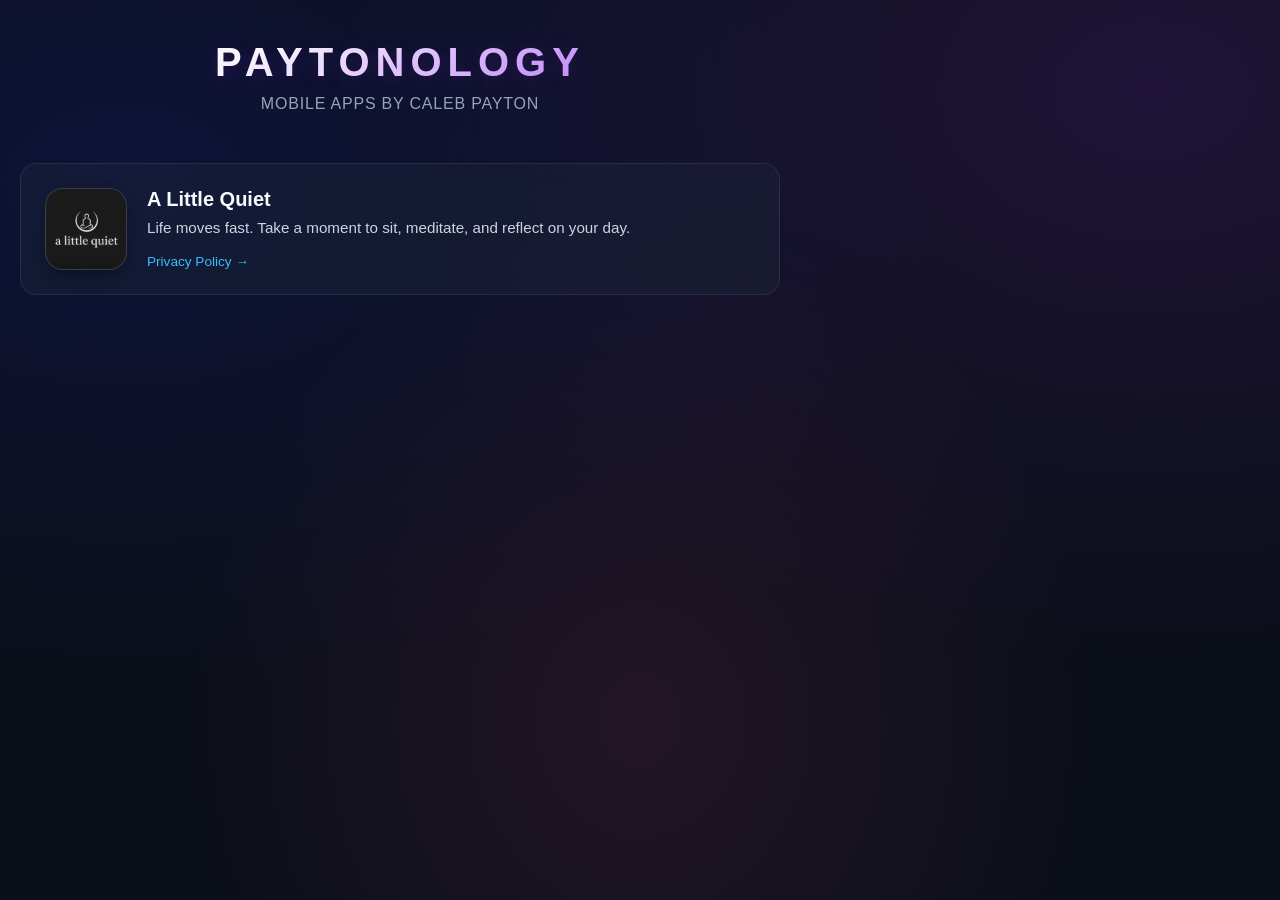
==== index.html @ edc12f6f "a little quiet;" ====
<!DOCTYPE html>
<html lang="en">
<head>
    <meta charset="UTF-8">
    <meta name="viewport" content="width=device-width, initial-scale=1.0">
    <title>Paytonology</title>
    <link rel="stylesheet" href="styles/content.css">
    <style>
        h1 {
            font-size: 2.5rem;
            font-weight: 800;
            letter-spacing: 0.15em;
            margin: 0 0 10px 0;
            background: linear-gradient(135deg, #ffffff 30%, #a855f7 100%);
            background-clip: text;
            -webkit-background-clip: text;
            -webkit-text-fill-color: transparent;
            text-shadow: 0 4px 20px rgba(147, 51, 234, 0.2);
        }
    </style>
</head>
<body>
    <div class="container">
        <!-- Header Section -->
        <header>
            <h1>PAYTONOLOGY</h1>
            <p class="subtitle">Mobile Apps by Caleb Payton</p>
        </header>

        <!-- Apps Portfolio Section -->
        <main class="apps-list">

            <!-- App Item 1 -->
            <!-- <div class="app-card">
                <img src="assets/odaat-icon.png" alt="One Day at a Time Icon" class="app-icon" onerror="this.style.backgroundColor='#3b82f6'">
                <div class="app-info">
                    <h2 class="app-title">One Day at a Time</h2>
                    <p class="app-description">Recovery happens one day at a time. Reflect, take inventory, and keep moving forward with One Day at a Time, the app.</p>
                    <a href="privacy/odaat.html" class="privacy-link">Privacy Policy →</a>
                </div>
            </div> -->

            <!-- App Item 2 -->
            <div class="app-card">
                <img src="assets/a-little-quiet-icon.png" alt="A Little Quiet Icon" class="app-icon" onerror="this.style.backgroundColor='#3b82f6'">
                <div class="app-info">
                    <h2 class="app-title">A Little Quiet</h2>
                    <p class="app-description">Life moves fast. Take a moment to sit, meditate, and reflect on your day.</p>
                    <a href="privacy/a-little-quiet.html" class="privacy-link">Privacy Policy →</a>
                </div>
            </div>

        </main>
    </div>
</body>
</html>
---- styles/content.css ----
body {
    margin: 0;
    padding: 0;
    min-height: 100vh;
    
    /* Trendy, dark tech/mobile background using native CSS gradients */
    background-color: #0b0f19;
    background-image: 
        radial-gradient(at 10% 20%, rgba(31, 41, 234, 0.15) 0px, transparent 50%),
        radial-gradient(at 90% 10%, rgba(147, 51, 234, 0.15) 0px, transparent 50%),
        radial-gradient(at 50% 80%, rgba(236, 72, 153, 0.1) 0px, transparent 50%);
    
    background-attachment: fixed;
    font-family: -apple-system, BlinkMacSystemFont, "Segoe UI", Roboto, sans-serif;
    color: #ffffff;
}

/* --- 2. Layout Containers --- */
.container {
    width: 100%;
    max-width: 800px;
    padding: 40px 20px;
    box-sizing: border-box;
}

header {
    text-align: center;
    margin-bottom: 50px;
}

/* --- 3. Typography --- */
.subtitle {
    color: #94a3b8;
    font-size: 1rem;
    letter-spacing: 0.05em;
    text-transform: uppercase;
    margin: 0;
}

/* --- 4. Portfolio Grid / List --- */
.apps-list {
    display: flex;
    flex-direction: column;
    gap: 24px;
}

/* Glassmorphism card style to float beautifully over the gradient */
.app-card {
    background: rgba(30, 41, 59, 0.4);
    backdrop-filter: blur(12px);
    -webkit-backdrop-filter: blur(12px);
    border: 1px solid rgba(255, 255, 255, 0.08);
    border-radius: 16px;
    padding: 24px;
    display: flex;
    align-items: center;
    gap: 20px;
    transition: transform 0.2s ease, border-color 0.2s ease;
}

.app-card:hover {
    transform: translateY(-2px);
    border-color: rgba(147, 51, 234, 0.4);
}

/* --- 5. App Component Styling --- */
.app-icon {
    width: 80px;
    height: 80px;
    border-radius: 18px; /* Standard iOS/Android rounded icon look */
    background: #1e293b;
    object-fit: cover;
    flex-shrink: 0;
    border: 1px solid rgba(255, 255, 255, 0.1);
    box-shadow: 0 8px 16px rgba(0, 0, 0, 0.3);
}

.app-info {
    flex-grow: 1;
}

.app-title {
    font-size: 1.25rem;
    font-weight: 600;
    margin: 0 0 6px 0;
    color: #f8fafc;
}

.app-description {
    font-size: 0.95rem;
    color: #cbd5e1;
    line-height: 1.5;
    margin: 0 0 12px 0;
}

/* --- 6. Privacy Links --- */
.privacy-link {
    display: inline-flex;
    align-items: center;
    font-size: 0.85rem;
    color: #38bdf8;
    text-decoration: none;
    font-weight: 500;
    transition: color 0.15s ease;
}

.privacy-link:hover {
    color: #7dd3fc;
    text-decoration: underline;
}

/* --- Responsive Design for Smaller Mobile Screens --- */
@media (max-width: 600px) {
    .app-card {
        flex-direction: column;
        text-align: center;
        align-items: center;
        padding: 20px;
    }
    h1 { font-size: 2rem; }
}
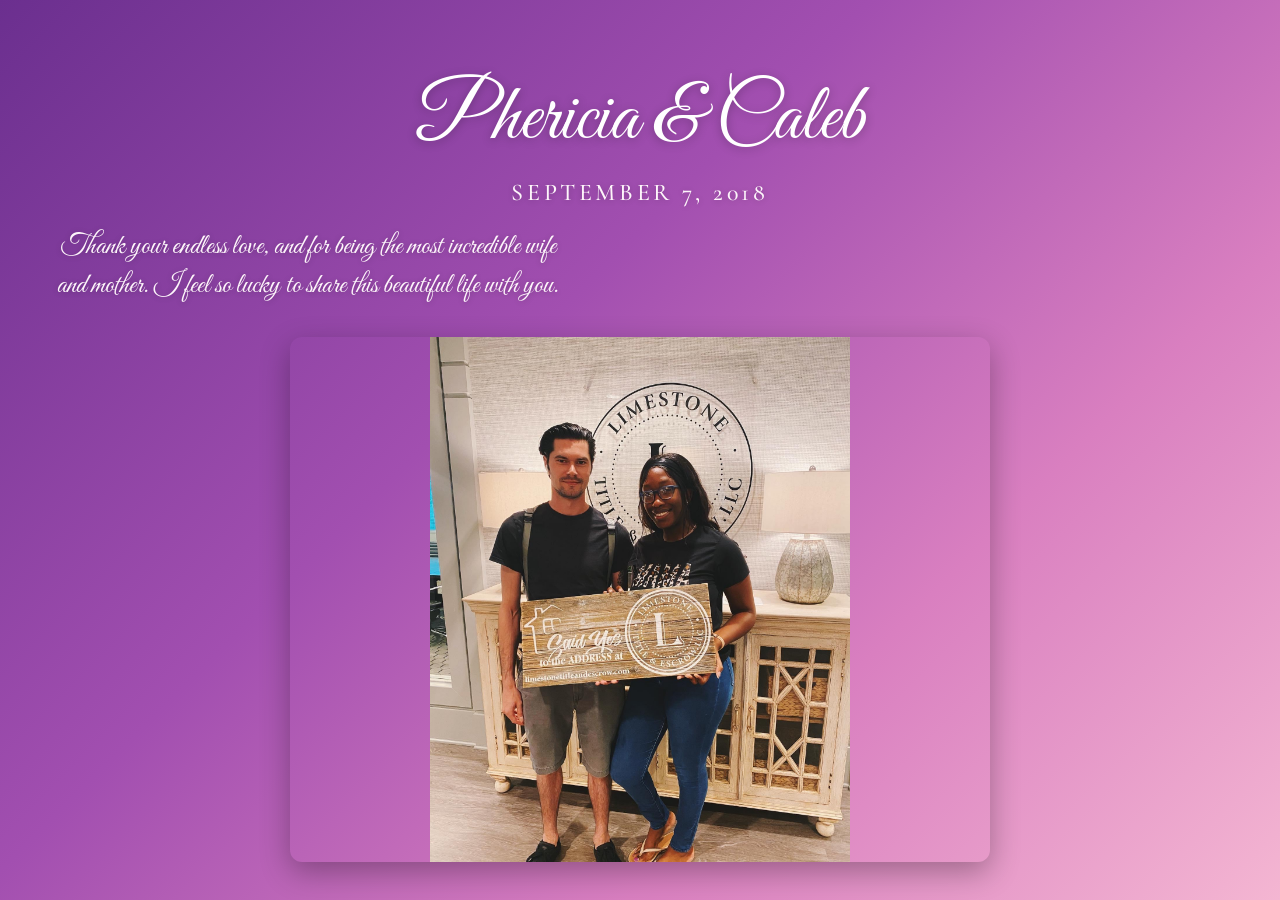
==== commit 07d472bc: "anniversary" ====
--- a/index.html
+++ b/index.html
@@ -1,56 +1,120 @@
 <!DOCTYPE html>
 <html lang="en">
 <head>
-    <meta charset="UTF-8">
-    <meta name="viewport" content="width=device-width, initial-scale=1.0">
-    <title>Paytonology</title>
-    <link rel="stylesheet" href="styles/content.css">
-    <style>
-        h1 {
-            font-size: 2.5rem;
-            font-weight: 800;
-            letter-spacing: 0.15em;
-            margin: 0 0 10px 0;
-            background: linear-gradient(135deg, #ffffff 30%, #a855f7 100%);
-            background-clip: text;
-            -webkit-background-clip: text;
-            -webkit-text-fill-color: transparent;
-            text-shadow: 0 4px 20px rgba(147, 51, 234, 0.2);
-        }
-    </style>
+  <meta charset="UTF-8">
+  <meta name="viewport" content="width=device-width, initial-scale=1.0">
+  <title>Phericia & Caleb</title>
+  <link href="https://fonts.googleapis.com/css2?family=Great+Vibes&family=Cormorant+Garamond:wght@400;500&display=swap" rel="stylesheet">
+  <style>
+    * {
+      margin: 0;
+      padding: 0;
+      box-sizing: border-box;
+    }
+
+    body {
+      min-height: 100vh;
+      background: linear-gradient(135deg, #6b2f8f 0%, #a24fb0 40%, #d97fc0 70%, #f4b6d2 100%);
+      display: flex;
+      flex-direction: column;
+      align-items: center;
+      justify-content: center;
+      font-family: 'Cormorant Garamond', serif;
+      color: #fff;
+      padding: 1rem 1rem;
+    }
+
+    header {
+      text-align: center;
+      padding: 2rem;
+      width: 100%;
+    }
+
+    .carousel {
+      position: relative;
+      width: min(90vw, 700px);
+      aspect-ratio: 4 / 3;
+      border-radius: 12px;
+      overflow: hidden;
+      box-shadow: 0 10px 30px rgba(0, 0, 0, 0.3);
+    }
+
+    .carousel img {
+      position: absolute;
+      inset: 0;
+      width: 100%;
+      height: 100%;
+      object-fit: contain;
+      opacity: 0;
+      transition: opacity 1.2s ease-in-out;
+    }
+
+    .carousel img.active {
+      opacity: 1;
+    }
+
+    h1 {
+      font-family: 'Great Vibes', cursive;
+      font-size: clamp(2rem, 12vw, 5rem);
+      font-weight: 400;
+      white-space: nowrap;
+      text-shadow: 0 2px 10px rgba(0, 0, 0, 0.25);
+    }
+
+    h2 {
+      margin-top: 0.5rem;
+      font-family: 'Cormorant Garamond', serif;
+      font-weight: 500;
+      font-size: clamp(0.85rem, 4vw, 1.5rem);
+      letter-spacing: 0.15em;
+      text-transform: uppercase;
+      white-space: nowrap;
+      color: #fdf5fa;
+      text-shadow: 0 1px 6px rgba(0, 0, 0, 0.2);
+    }
+
+    .message {
+      margin-top: 1.25rem;
+      max-width: 40ch;
+      font-family: 'Great Vibes', cursive;
+      font-size: clamp(1.1rem, 3.5vw, 1.75rem);
+      line-height: 1.4;
+      color: #fdf5fa;
+      text-shadow: 0 1px 6px rgba(0, 0, 0, 0.2);
+    }
+  </style>
 </head>
 <body>
-    <div class="container">
-        <!-- Header Section -->
-        <header>
-            <h1>PAYTONOLOGY</h1>
-            <p class="subtitle">Mobile Apps by Caleb Payton</p>
-        </header>
+  <header>
+    <h1>Phericia &amp; Caleb</h1>
+    <h2>September 7, 2018</h2>
+    <p class="message">Thank your endless love, and for being the most incredible wife and mother. I feel so lucky to share this beautiful life with you.</p>
+  </header>
 
-        <!-- Apps Portfolio Section -->
-        <main class="apps-list">
+  <div class="carousel">
+    <img src="temp_images/IMG_0651.JPG" alt="" class="active">
+    <img src="temp_images/1752DCE6-13A8-48B4-A440-FA15CE07C245.JPG" alt="">
+    <img src="temp_images/E528FE6A-91FB-4FA6-AD85-1005EEDB4BF4.jpg" alt="">
+    <img src="temp_images/ACS_0915.jpg" alt="">
+    <img src="temp_images/FullSizeRender.jpg" alt="">
+    <img src="temp_images/FullSizeRender(1).jpg" alt="">
+    <img src="temp_images/FullSizeRender(2).jpg" alt="">
+    <img src="temp_images/IMG_1034.jpg" alt="">
+    <img src="temp_images/IMG_1045.jpg" alt="">
+    <img src="temp_images/IMG_2444.jpg" alt="">
+    <img src="temp_images/IMG_3247.jpg" alt="">
+    <img src="temp_images/IMG_3367.jpg" alt="">
+    <img src="temp_images/IMG_4134.jpg" alt="">
+  </div>
 
-            <!-- App Item 1 -->
-            <!-- <div class="app-card">
-                <img src="assets/odaat-icon.png" alt="One Day at a Time Icon" class="app-icon" onerror="this.style.backgroundColor='#3b82f6'">
-                <div class="app-info">
-                    <h2 class="app-title">One Day at a Time</h2>
-                    <p class="app-description">Recovery happens one day at a time. Reflect, take inventory, and keep moving forward with One Day at a Time, the app.</p>
-                    <a href="privacy/odaat.html" class="privacy-link">Privacy Policy →</a>
-                </div>
-            </div> -->
-
-            <!-- App Item 2 -->
-            <div class="app-card">
-                <img src="assets/a-little-quiet-icon.png" alt="A Little Quiet Icon" class="app-icon" onerror="this.style.backgroundColor='#3b82f6'">
-                <div class="app-info">
-                    <h2 class="app-title">A Little Quiet</h2>
-                    <p class="app-description">Life moves fast. Take a moment to sit, meditate, and reflect on your day.</p>
-                    <a href="privacy/a-little-quiet.html" class="privacy-link">Privacy Policy →</a>
-                </div>
-            </div>
-
-        </main>
-    </div>
+  <script>
+    const slides = document.querySelectorAll('.carousel img');
+    let current = 0;
+    setInterval(() => {
+      slides[current].classList.remove('active');
+      current = (current + 1) % slides.length;
+      slides[current].classList.add('active');
+    }, 4000);
+  </script>
 </body>
 </html>
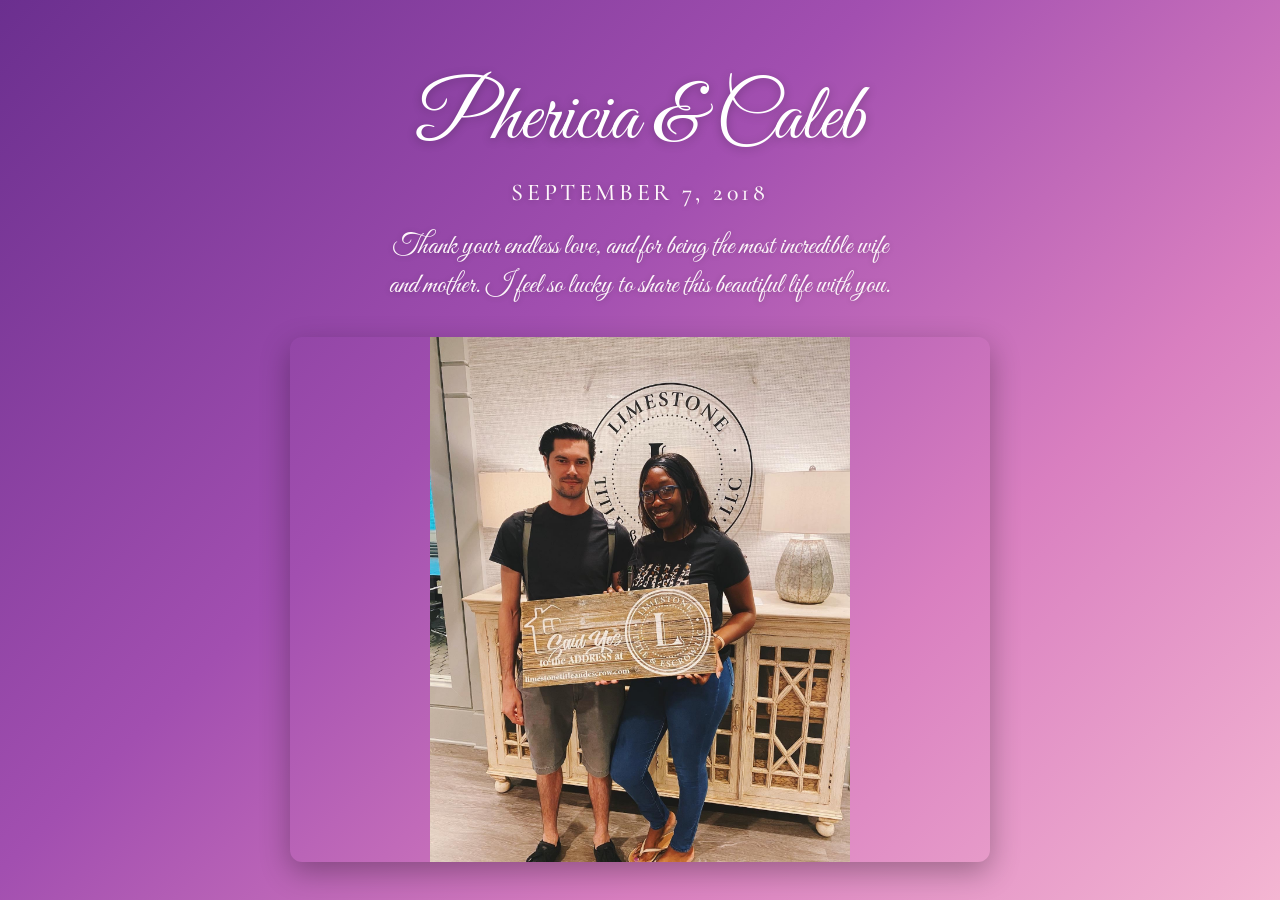
==== commit 2fc84058: "center hallmark message" ====
--- a/index.html
+++ b/index.html
@@ -75,6 +75,7 @@
 
     .message {
       margin-top: 1.25rem;
+      margin-inline: auto;
       max-width: 40ch;
       font-family: 'Great Vibes', cursive;
       font-size: clamp(1.1rem, 3.5vw, 1.75rem);
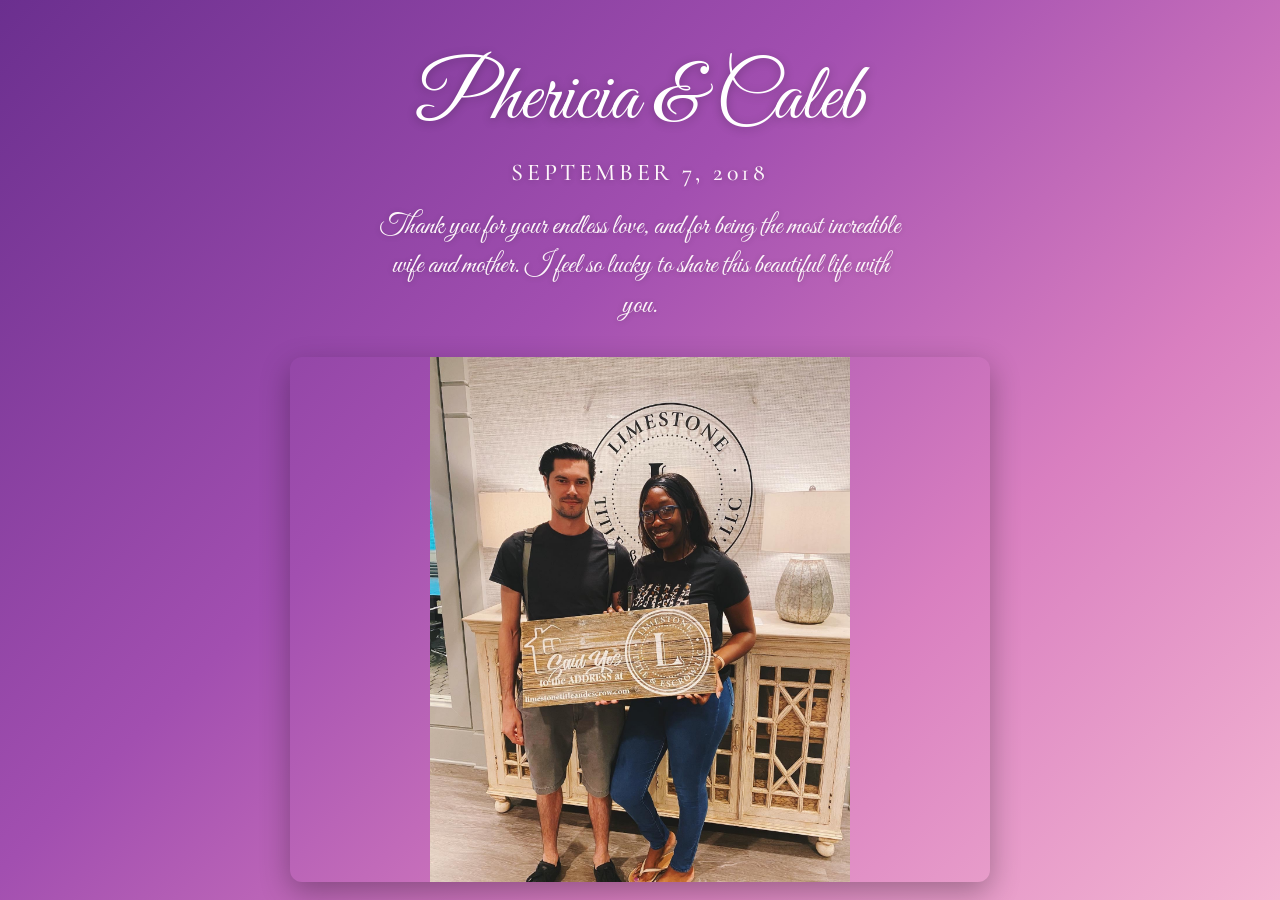
==== commit 602eec89: "typo fix" ====
--- a/index.html
+++ b/index.html
@@ -89,7 +89,7 @@
   <header>
     <h1>Phericia &amp; Caleb</h1>
     <h2>September 7, 2018</h2>
-    <p class="message">Thank your endless love, and for being the most incredible wife and mother. I feel so lucky to share this beautiful life with you.</p>
+    <p class="message">Thank you for your endless love, and for being the most incredible wife and mother. I feel so lucky to share this beautiful life with you.</p>
   </header>
 
   <div class="carousel">
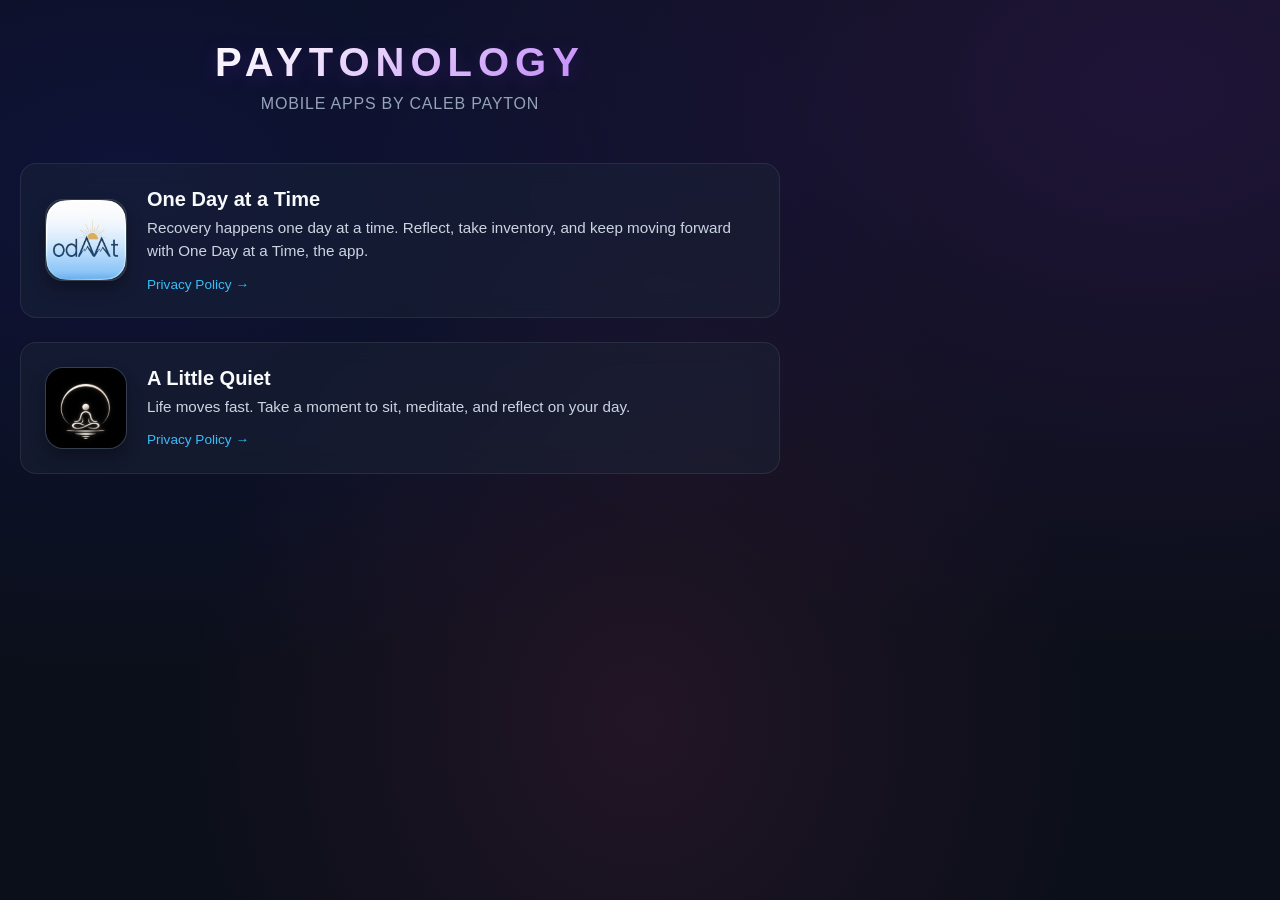
==== commit abbe89ed: "back to paytonology" ====
--- a/index.html
+++ b/index.html
@@ -1,121 +1,56 @@
 <!DOCTYPE html>
 <html lang="en">
 <head>
-  <meta charset="UTF-8">
-  <meta name="viewport" content="width=device-width, initial-scale=1.0">
-  <title>Phericia & Caleb</title>
-  <link href="https://fonts.googleapis.com/css2?family=Great+Vibes&family=Cormorant+Garamond:wght@400;500&display=swap" rel="stylesheet">
-  <style>
-    * {
-      margin: 0;
-      padding: 0;
-      box-sizing: border-box;
-    }
-
-    body {
-      min-height: 100vh;
-      background: linear-gradient(135deg, #6b2f8f 0%, #a24fb0 40%, #d97fc0 70%, #f4b6d2 100%);
-      display: flex;
-      flex-direction: column;
-      align-items: center;
-      justify-content: center;
-      font-family: 'Cormorant Garamond', serif;
-      color: #fff;
-      padding: 1rem 1rem;
-    }
-
-    header {
-      text-align: center;
-      padding: 2rem;
-      width: 100%;
-    }
-
-    .carousel {
-      position: relative;
-      width: min(90vw, 700px);
-      aspect-ratio: 4 / 3;
-      border-radius: 12px;
-      overflow: hidden;
-      box-shadow: 0 10px 30px rgba(0, 0, 0, 0.3);
-    }
-
-    .carousel img {
-      position: absolute;
-      inset: 0;
-      width: 100%;
-      height: 100%;
-      object-fit: contain;
-      opacity: 0;
-      transition: opacity 1.2s ease-in-out;
-    }
-
-    .carousel img.active {
-      opacity: 1;
-    }
-
-    h1 {
-      font-family: 'Great Vibes', cursive;
-      font-size: clamp(2rem, 12vw, 5rem);
-      font-weight: 400;
-      white-space: nowrap;
-      text-shadow: 0 2px 10px rgba(0, 0, 0, 0.25);
-    }
-
-    h2 {
-      margin-top: 0.5rem;
-      font-family: 'Cormorant Garamond', serif;
-      font-weight: 500;
-      font-size: clamp(0.85rem, 4vw, 1.5rem);
-      letter-spacing: 0.15em;
-      text-transform: uppercase;
-      white-space: nowrap;
-      color: #fdf5fa;
-      text-shadow: 0 1px 6px rgba(0, 0, 0, 0.2);
-    }
-
-    .message {
-      margin-top: 1.25rem;
-      margin-inline: auto;
-      max-width: 40ch;
-      font-family: 'Great Vibes', cursive;
-      font-size: clamp(1.1rem, 3.5vw, 1.75rem);
-      line-height: 1.4;
-      color: #fdf5fa;
-      text-shadow: 0 1px 6px rgba(0, 0, 0, 0.2);
-    }
-  </style>
+    <meta charset="UTF-8">
+    <meta name="viewport" content="width=device-width, initial-scale=1.0">
+    <title>Paytonology</title>
+    <link rel="stylesheet" href="styles/content.css">
+    <style>
+        h1 {
+            font-size: 2.5rem;
+            font-weight: 800;
+            letter-spacing: 0.15em;
+            margin: 0 0 10px 0;
+            background: linear-gradient(135deg, #ffffff 30%, #a855f7 100%);
+            background-clip: text;
+            -webkit-background-clip: text;
+            -webkit-text-fill-color: transparent;
+            text-shadow: 0 4px 20px rgba(147, 51, 234, 0.2);
+        }
+    </style>
 </head>
 <body>
-  <header>
-    <h1>Phericia &amp; Caleb</h1>
-    <h2>September 7, 2018</h2>
-    <p class="message">Thank you for your endless love, and for being the most incredible wife and mother. I feel so lucky to share this beautiful life with you.</p>
-  </header>
+    <div class="container">
+        <!-- Header Section -->
+        <header>
+            <h1>PAYTONOLOGY</h1>
+            <p class="subtitle">Mobile Apps by Caleb Payton</p>
+        </header>
 
-  <div class="carousel">
-    <img src="temp_images/IMG_0651.JPG" alt="" class="active">
-    <img src="temp_images/1752DCE6-13A8-48B4-A440-FA15CE07C245.JPG" alt="">
-    <img src="temp_images/E528FE6A-91FB-4FA6-AD85-1005EEDB4BF4.jpg" alt="">
-    <img src="temp_images/ACS_0915.jpg" alt="">
-    <img src="temp_images/FullSizeRender.jpg" alt="">
-    <img src="temp_images/FullSizeRender(1).jpg" alt="">
-    <img src="temp_images/FullSizeRender(2).jpg" alt="">
-    <img src="temp_images/IMG_1034.jpg" alt="">
-    <img src="temp_images/IMG_1045.jpg" alt="">
-    <img src="temp_images/IMG_2444.jpg" alt="">
-    <img src="temp_images/IMG_3247.jpg" alt="">
-    <img src="temp_images/IMG_3367.jpg" alt="">
-    <img src="temp_images/IMG_4134.jpg" alt="">
-  </div>
+        <!-- Apps Portfolio Section -->
+        <main class="apps-list">
 
-  <script>
-    const slides = document.querySelectorAll('.carousel img');
-    let current = 0;
-    setInterval(() => {
-      slides[current].classList.remove('active');
-      current = (current + 1) % slides.length;
-      slides[current].classList.add('active');
-    }, 4000);
-  </script>
+            <!-- App Item 1 -->
+            <div class="app-card">
+                <img src="assets/odaat-icon.png" alt="One Day at a Time Icon" class="app-icon" onerror="this.style.backgroundColor='#3b82f6'">
+                <div class="app-info">
+                    <h2 class="app-title">One Day at a Time</h2>
+                    <p class="app-description">Recovery happens one day at a time. Reflect, take inventory, and keep moving forward with One Day at a Time, the app.</p>
+                    <a href="privacy/odaat.html" class="privacy-link">Privacy Policy →</a>
+                </div>
+            </div>
+
+            <!-- App Item 2 -->
+            <div class="app-card">
+                <img src="assets/a-little-quiet-icon.png" alt="A Little Quiet Icon" class="app-icon" onerror="this.style.backgroundColor='#3b82f6'">
+                <div class="app-info">
+                    <h2 class="app-title">A Little Quiet</h2>
+                    <p class="app-description">Life moves fast. Take a moment to sit, meditate, and reflect on your day.</p>
+                    <a href="privacy/a-little-quiet.html" class="privacy-link">Privacy Policy →</a>
+                </div>
+            </div>
+
+        </main>
+    </div>
 </body>
 </html>
--- a/styles/content.css
+++ b/styles/content.css
@@ -0,0 +1,121 @@
+body {
+    margin: 0;
+    padding: 0;
+    min-height: 100vh;
+    
+    /* Trendy, dark tech/mobile background using native CSS gradients */
+    background-color: #0b0f19;
+    background-image: 
+        radial-gradient(at 10% 20%, rgba(31, 41, 234, 0.15) 0px, transparent 50%),
+        radial-gradient(at 90% 10%, rgba(147, 51, 234, 0.15) 0px, transparent 50%),
+        radial-gradient(at 50% 80%, rgba(236, 72, 153, 0.1) 0px, transparent 50%);
+    
+    background-attachment: fixed;
+    font-family: -apple-system, BlinkMacSystemFont, "Segoe UI", Roboto, sans-serif;
+    color: #ffffff;
+}
+
+/* --- 2. Layout Containers --- */
+.container {
+    width: 100%;
+    max-width: 800px;
+    padding: 40px 20px;
+    box-sizing: border-box;
+}
+
+header {
+    text-align: center;
+    margin-bottom: 50px;
+}
+
+/* --- 3. Typography --- */
+.subtitle {
+    color: #94a3b8;
+    font-size: 1rem;
+    letter-spacing: 0.05em;
+    text-transform: uppercase;
+    margin: 0;
+}
+
+/* --- 4. Portfolio Grid / List --- */
+.apps-list {
+    display: flex;
+    flex-direction: column;
+    gap: 24px;
+}
+
+/* Glassmorphism card style to float beautifully over the gradient */
+.app-card {
+    background: rgba(30, 41, 59, 0.4);
+    backdrop-filter: blur(12px);
+    -webkit-backdrop-filter: blur(12px);
+    border: 1px solid rgba(255, 255, 255, 0.08);
+    border-radius: 16px;
+    padding: 24px;
+    display: flex;
+    align-items: center;
+    gap: 20px;
+    transition: transform 0.2s ease, border-color 0.2s ease;
+}
+
+.app-card:hover {
+    transform: translateY(-2px);
+    border-color: rgba(147, 51, 234, 0.4);
+}
+
+/* --- 5. App Component Styling --- */
+.app-icon {
+    width: 80px;
+    height: 80px;
+    border-radius: 18px; /* Standard iOS/Android rounded icon look */
+    background: #1e293b;
+    object-fit: cover;
+    flex-shrink: 0;
+    border: 1px solid rgba(255, 255, 255, 0.1);
+    box-shadow: 0 8px 16px rgba(0, 0, 0, 0.3);
+}
+
+.app-info {
+    flex-grow: 1;
+}
+
+.app-title {
+    font-size: 1.25rem;
+    font-weight: 600;
+    margin: 0 0 6px 0;
+    color: #f8fafc;
+}
+
+.app-description {
+    font-size: 0.95rem;
+    color: #cbd5e1;
+    line-height: 1.5;
+    margin: 0 0 12px 0;
+}
+
+/* --- 6. Privacy Links --- */
+.privacy-link {
+    display: inline-flex;
+    align-items: center;
+    font-size: 0.85rem;
+    color: #38bdf8;
+    text-decoration: none;
+    font-weight: 500;
+    transition: color 0.15s ease;
+}
+
+.privacy-link:hover {
+    color: #7dd3fc;
+    text-decoration: underline;
+}
+
+/* --- Responsive Design for Smaller Mobile Screens --- */
+@media (max-width: 600px) {
+    .app-card {
+        flex-direction: column;
+        text-align: center;
+        align-items: center;
+        padding: 20px;
+    }
+    h1 { font-size: 2rem; }
+}
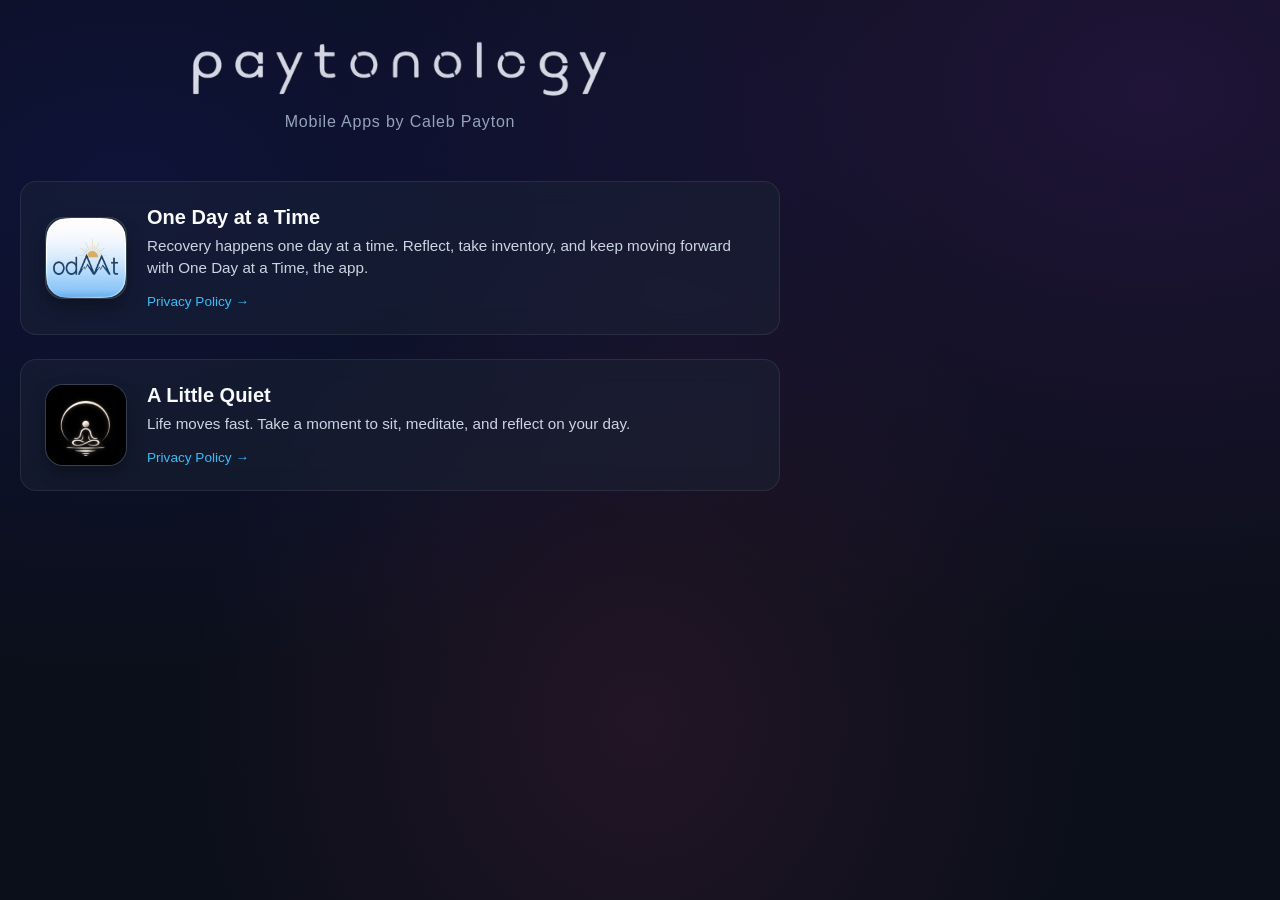
==== commit 57fa749b: "paytonology watermark" ====
--- a/index.html
+++ b/index.html
@@ -5,25 +5,12 @@
     <meta name="viewport" content="width=device-width, initial-scale=1.0">
     <title>Paytonology</title>
     <link rel="stylesheet" href="styles/content.css">
-    <style>
-        h1 {
-            font-size: 2.5rem;
-            font-weight: 800;
-            letter-spacing: 0.15em;
-            margin: 0 0 10px 0;
-            background: linear-gradient(135deg, #ffffff 30%, #a855f7 100%);
-            background-clip: text;
-            -webkit-background-clip: text;
-            -webkit-text-fill-color: transparent;
-            text-shadow: 0 4px 20px rgba(147, 51, 234, 0.2);
-        }
-    </style>
 </head>
 <body>
     <div class="container">
         <!-- Header Section -->
         <header>
-            <h1>PAYTONOLOGY</h1>
+            <h1 class="brand-logo"><img src="assets/transparent-white-lettering.png" alt="Paytonology"></h1>
             <p class="subtitle">Mobile Apps by Caleb Payton</p>
         </header>
 
--- a/styles/content.css
+++ b/styles/content.css
@@ -28,12 +28,22 @@
     margin-bottom: 50px;
 }
 
+.brand-logo {
+    width: min(100%, 420px);
+    margin: 0 auto 10px;
+}
+
+.brand-logo img {
+    display: block;
+    width: 100%;
+    height: auto;
+}
+
 /* --- 3. Typography --- */
 .subtitle {
     color: #94a3b8;
     font-size: 1rem;
     letter-spacing: 0.05em;
-    text-transform: uppercase;
     margin: 0;
 }
 
@@ -117,5 +127,4 @@
         align-items: center;
         padding: 20px;
     }
-    h1 { font-size: 2rem; }
 }
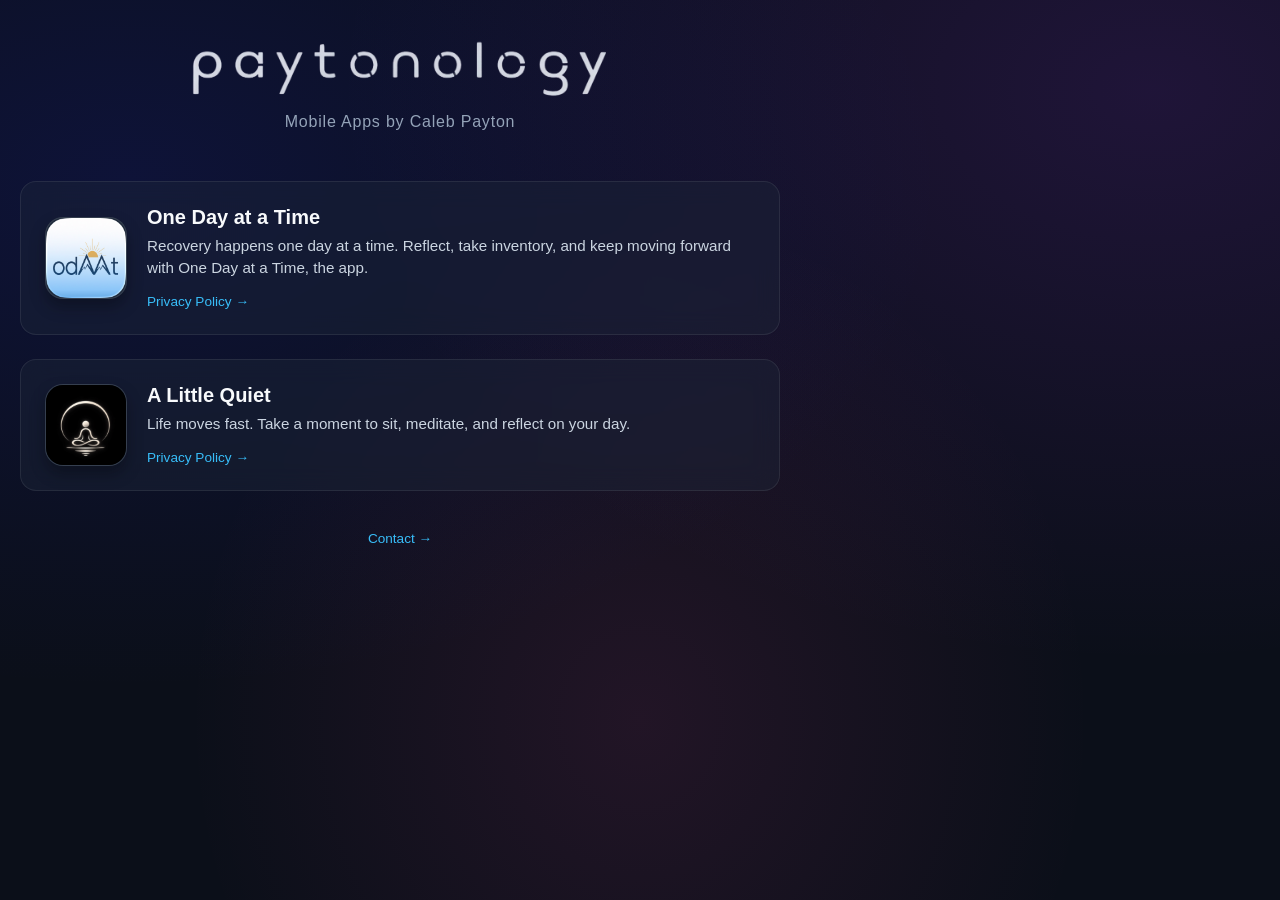
==== commit 54f87340: "contact" ====
--- a/index.html
+++ b/index.html
@@ -38,6 +38,10 @@
             </div>
 
         </main>
+
+        <footer class="site-footer">
+            <a href="contact.html" class="contact-link">Contact →</a>
+        </footer>
     </div>
 </body>
 </html>
--- a/styles/content.css
+++ b/styles/content.css
@@ -119,6 +119,27 @@
     text-decoration: underline;
 }
 
+.contact-link {
+    display: inline-flex;
+    align-items: center;
+    font-size: 0.85rem;
+    color: #38bdf8;
+    text-decoration: none;
+    font-weight: 500;
+    transition: color 0.15s ease;
+    margin-top: 20px;
+}
+
+.contact-link:hover {
+    color: #7dd3fc;
+    text-decoration: underline;
+}
+
+.site-footer {
+    text-align: center;
+    padding: 20px 0;
+}
+
 /* --- Responsive Design for Smaller Mobile Screens --- */
 @media (max-width: 600px) {
     .app-card {
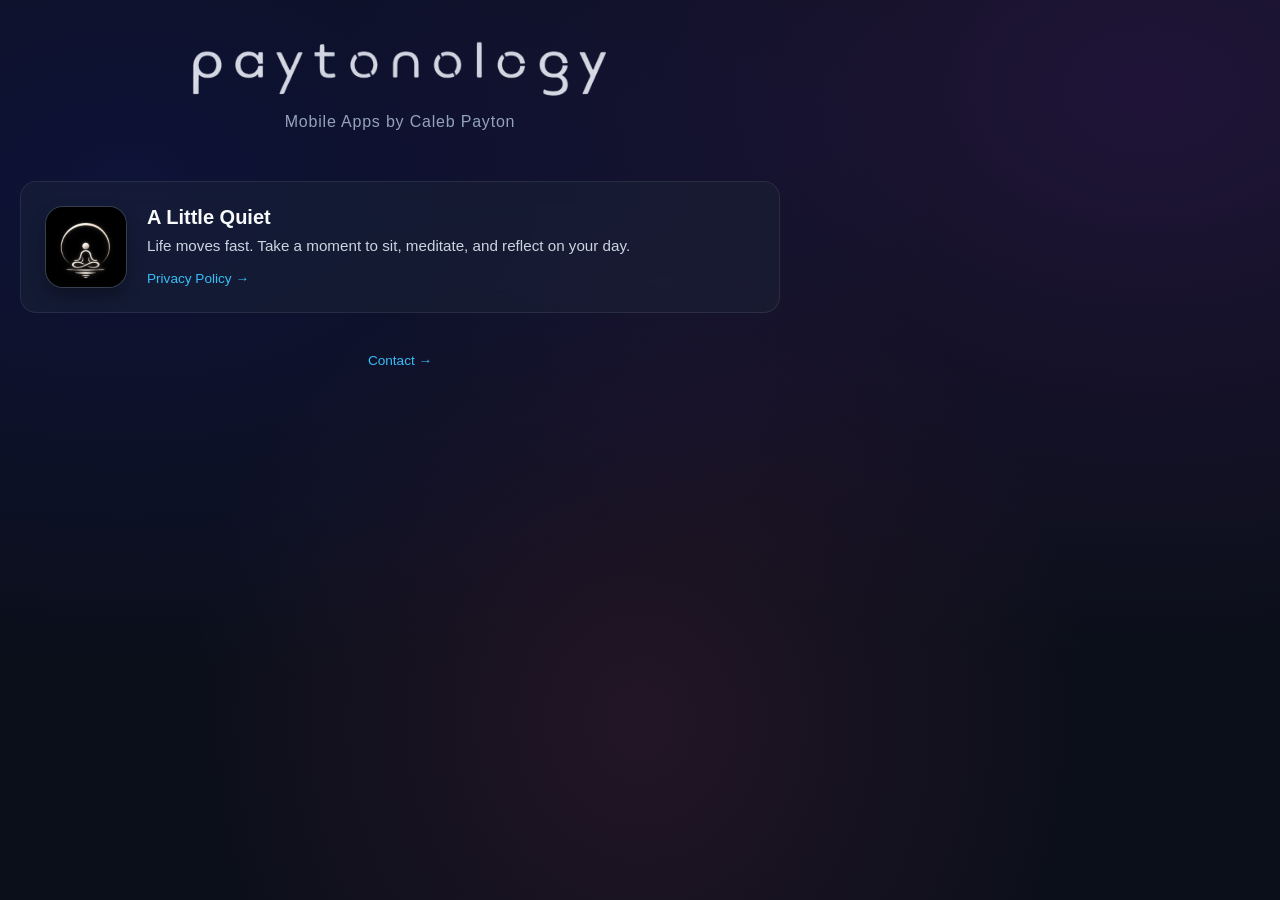
==== commit 12b5a371: "removing odaat" ====
--- a/index.html
+++ b/index.html
@@ -18,14 +18,14 @@
         <main class="apps-list">
 
             <!-- App Item 1 -->
-            <div class="app-card">
+            <!-- <div class="app-card">
                 <img src="assets/odaat-icon.png" alt="One Day at a Time Icon" class="app-icon" onerror="this.style.backgroundColor='#3b82f6'">
                 <div class="app-info">
                     <h2 class="app-title">One Day at a Time</h2>
                     <p class="app-description">Recovery happens one day at a time. Reflect, take inventory, and keep moving forward with One Day at a Time, the app.</p>
                     <a href="privacy/odaat.html" class="privacy-link">Privacy Policy →</a>
                 </div>
-            </div>
+            </div> -->
 
             <!-- App Item 2 -->
             <div class="app-card">
